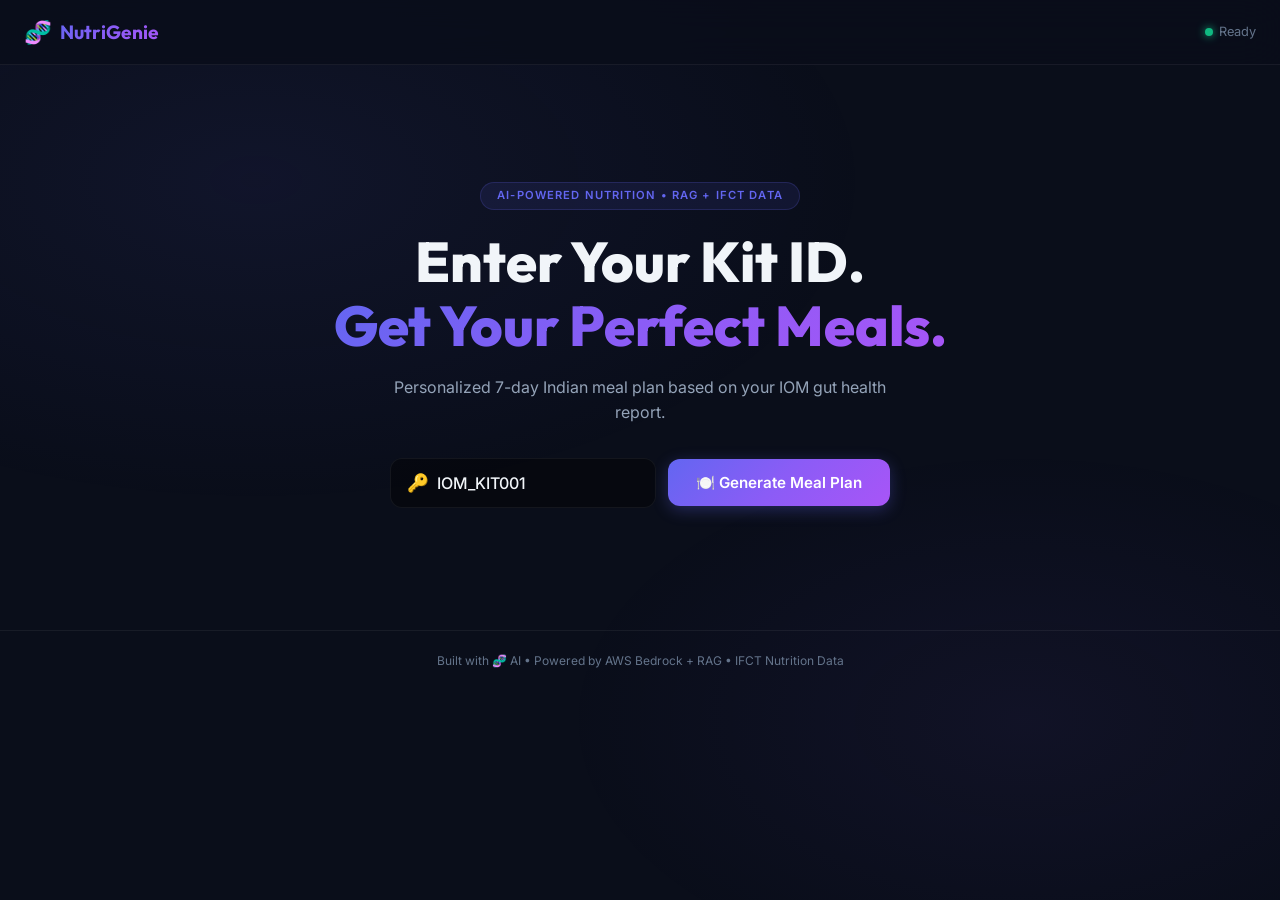
==== frontend/index.html @ d22c41ba "v1.0 — NutriGenie deployed to AWS (Kit ID → RAG meal plan)" ====
<!DOCTYPE html>
<html lang="en">

<head>
    <meta charset="UTF-8">
    <meta name="viewport" content="width=device-width, initial-scale=1.0">
    <title>NutriGenie — Personalized Meal Plan</title>
    <link
        href="https://fonts.googleapis.com/css2?family=Inter:wght@300;400;500;600;700;800&family=Outfit:wght@400;500;600;700&display=swap"
        rel="stylesheet">
    <link rel="stylesheet" href="style.css">
</head>

<body>
    <div class="bg-gradient"></div>

    <!-- Navigation -->
    <nav class="navbar">
        <div class="nav-brand">
            <span class="nav-icon">🧬</span>
            <span class="nav-title">NutriGenie</span>
        </div>
        <div class="nav-status" id="connectionStatus">
            <span class="status-dot online"></span>
            <span class="status-text">Ready</span>
        </div>
    </nav>

    <!-- Hero -->
    <header class="hero">
        <div class="hero-badge">AI-Powered Nutrition • RAG + IFCT Data</div>
        <h1 class="hero-title">
            Enter Your Kit ID.<br>
            <span class="gradient-text">Get Your Perfect Meals.</span>
        </h1>
        <p class="hero-subtitle">
            Personalized 7-day Indian meal plan based on your IOM gut health report.
        </p>

        <!-- Kit ID Input -->
        <div class="kit-input-container">
            <div class="kit-input-wrapper">
                <span class="kit-prefix">🔑</span>
                <input type="text" id="kitId" placeholder="IOM_KIT001" class="kit-input" value="IOM_KIT001">
            </div>
            <button class="btn-generate" id="generateBtn">
                <span class="btn-text" id="btnText">🍽️ Generate Meal Plan</span>
                <div class="spinner hidden" id="spinner"></div>
            </button>
        </div>
    </header>

    <!-- Patient Profile (shown after loading) -->
    <section class="section hidden" id="profileSection">
        <h2 class="section-title">📋 Patient Profile</h2>
        <div class="profile-grid" id="profileGrid"></div>
    </section>

    <!-- Meal Plan (shown after generation) -->
    <section class="section hidden" id="mealSection">
        <h2 class="section-title">🍛 Your 7-Day Meal Plan</h2>
        <p class="section-desc" id="planInfo"></p>
        <div class="day-tabs" id="dayTabs"></div>
        <div class="meals-container" id="mealsContainer"></div>
        <div class="daily-summary hidden" id="dailySummary"></div>
    </section>

    <!-- Toast -->
    <div class="toast-container" id="toastContainer"></div>

    <footer class="footer">
        Built with 🧬 AI • Powered by AWS Bedrock + RAG • IFCT Nutrition Data
    </footer>

    <script src="app.js"></script>
</body>

</html>
---- frontend/style.css ----
/* ═══════════════════════════════════════════════════════════
   NutriGenie — Simplified Styles (Kit ID Only)
   ═══════════════════════════════════════════════════════════ */

:root {
    --bg: #0a0e1a;
    --bg-card: rgba(17, 24, 39, 0.7);
    --bg-glass: rgba(255, 255, 255, 0.04);
    --bg-glass-hover: rgba(255, 255, 255, 0.08);
    --text: #f1f5f9;
    --text-secondary: #94a3b8;
    --text-muted: #64748b;
    --accent: #6366f1;
    --accent-glow: rgba(99, 102, 241, 0.3);
    --gradient: linear-gradient(135deg, #6366f1, #8b5cf6, #a855f7);
    --success: #10b981;
    --warning: #f59e0b;
    --danger: #ef4444;
    --border: rgba(255, 255, 255, 0.06);
    --radius: 12px;
    --font: 'Inter', -apple-system, sans-serif;
    --font-display: 'Outfit', 'Inter', sans-serif;
}

*,
*::before,
*::after {
    margin: 0;
    padding: 0;
    box-sizing: border-box;
}

html {
    scroll-behavior: smooth;
}

body {
    font-family: var(--font);
    color: var(--text);
    background: var(--bg);
    line-height: 1.6;
    min-height: 100vh;
    overflow-x: hidden;
}

.bg-gradient {
    position: fixed;
    inset: 0;
    z-index: -1;
    background:
        radial-gradient(ellipse 80% 60% at 20% 20%, rgba(99, 102, 241, 0.08) 0%, transparent 60%),
        radial-gradient(ellipse 60% 50% at 80% 80%, rgba(139, 92, 246, 0.06) 0%, transparent 60%);
}

/* ── Nav ── */
.navbar {
    position: fixed;
    top: 0;
    left: 0;
    right: 0;
    z-index: 100;
    display: flex;
    align-items: center;
    justify-content: space-between;
    padding: 14px 24px;
    background: rgba(10, 14, 26, 0.85);
    backdrop-filter: blur(20px);
    border-bottom: 1px solid var(--border);
}

.nav-brand {
    display: flex;
    align-items: center;
    gap: 8px;
}

.nav-icon {
    font-size: 1.4rem;
}

.nav-title {
    font-family: var(--font-display);
    font-size: 1.2rem;
    font-weight: 700;
    background: var(--gradient);
    -webkit-background-clip: text;
    -webkit-text-fill-color: transparent;
    background-clip: text;
}

.nav-status {
    display: flex;
    align-items: center;
    gap: 6px;
    font-size: 0.8rem;
    color: var(--text-muted);
}

.status-dot {
    width: 8px;
    height: 8px;
    border-radius: 50%;
}

.status-dot.online {
    background: var(--success);
    box-shadow: 0 0 8px var(--success);
}

.status-dot.processing {
    background: var(--warning);
    box-shadow: 0 0 8px var(--warning);
    animation: pulse 1.5s infinite;
}

.status-dot.error {
    background: var(--danger);
}

@keyframes pulse {

    0%,
    100% {
        opacity: 1;
    }

    50% {
        opacity: 0.4;
        transform: scale(1.3);
    }
}

/* ── Hero ── */
.hero {
    min-height: 70vh;
    display: flex;
    flex-direction: column;
    align-items: center;
    justify-content: center;
    padding: 100px 24px 40px;
    text-align: center;
}

.hero-badge {
    display: inline-block;
    font-size: 0.7rem;
    font-weight: 600;
    letter-spacing: 0.1em;
    text-transform: uppercase;
    color: var(--accent);
    background: rgba(99, 102, 241, 0.1);
    border: 1px solid rgba(99, 102, 241, 0.2);
    padding: 4px 16px;
    border-radius: 999px;
    margin-bottom: 20px;
}

.hero-title {
    font-family: var(--font-display);
    font-size: clamp(2rem, 5vw, 3.5rem);
    font-weight: 800;
    line-height: 1.15;
    margin-bottom: 16px;
}

.gradient-text {
    background: var(--gradient);
    -webkit-background-clip: text;
    -webkit-text-fill-color: transparent;
    background-clip: text;
}

.hero-subtitle {
    font-size: 1rem;
    color: var(--text-secondary);
    max-width: 520px;
    margin-bottom: 32px;
}

/* ── Kit ID Input ── */
.kit-input-container {
    display: flex;
    gap: 12px;
    align-items: center;
    flex-wrap: wrap;
    justify-content: center;
    max-width: 500px;
    width: 100%;
}

.kit-input-wrapper {
    display: flex;
    align-items: center;
    flex: 1;
    min-width: 200px;
    background: rgba(0, 0, 0, 0.4);
    border: 1px solid var(--border);
    border-radius: var(--radius);
    padding: 0 16px;
    transition: all 0.2s;
}

.kit-input-wrapper:focus-within {
    border-color: var(--accent);
    box-shadow: 0 0 0 3px var(--accent-glow);
}

.kit-prefix {
    font-size: 1.1rem;
    margin-right: 8px;
}

.kit-input {
    flex: 1;
    padding: 14px 0;
    background: none;
    border: none;
    color: var(--text);
    font-family: var(--font);
    font-size: 1rem;
    font-weight: 500;
    outline: none;
}

.kit-input::placeholder {
    color: var(--text-muted);
}

.btn-generate {
    display: flex;
    align-items: center;
    justify-content: center;
    gap: 8px;
    padding: 14px 28px;
    background: var(--gradient);
    color: white;
    border: none;
    border-radius: var(--radius);
    font-family: var(--font);
    font-size: 0.95rem;
    font-weight: 600;
    cursor: pointer;
    transition: all 0.3s;
    box-shadow: 0 4px 16px var(--accent-glow);
    white-space: nowrap;
    min-width: 200px;
}

.btn-generate:hover {
    transform: translateY(-2px);
    box-shadow: 0 8px 24px var(--accent-glow);
}

.btn-generate:disabled {
    opacity: 0.5;
    cursor: wait;
    transform: none;
}

.spinner {
    width: 20px;
    height: 20px;
    border: 2px solid rgba(255, 255, 255, 0.2);
    border-top-color: white;
    border-radius: 50%;
    animation: spin 0.7s linear infinite;
}

@keyframes spin {
    to {
        transform: rotate(360deg);
    }
}

/* ── Sections ── */
.section {
    max-width: 1000px;
    margin: 0 auto 40px;
    padding: 0 24px;
    scroll-margin-top: 80px;
}

.section-title {
    font-family: var(--font-display);
    font-size: 1.6rem;
    font-weight: 700;
    margin-bottom: 8px;
    text-align: center;
}

.section-desc {
    color: var(--text-secondary);
    font-size: 0.9rem;
    text-align: center;
    margin-bottom: 24px;
}

/* ── Profile Grid ── */
.profile-grid {
    display: grid;
    grid-template-columns: repeat(auto-fit, minmax(200px, 1fr));
    gap: 12px;
    margin-bottom: 24px;
}

.profile-card {
    background: var(--bg-glass);
    border: 1px solid var(--border);
    border-radius: var(--radius);
    padding: 16px;
    transition: all 0.2s;
}

.profile-card:hover {
    border-color: rgba(99, 102, 241, 0.3);
}

.profile-card-label {
    font-size: 0.7rem;
    font-weight: 600;
    text-transform: uppercase;
    letter-spacing: 0.05em;
    color: var(--text-muted);
    margin-bottom: 4px;
}

.profile-card-value {
    font-size: 0.95rem;
    font-weight: 500;
}

.avoid-tag {
    display: inline-block;
    padding: 3px 10px;
    margin: 2px;
    border-radius: 999px;
    font-size: 0.75rem;
    font-weight: 500;
}

.avoid-tag.red {
    background: rgba(239, 68, 68, 0.12);
    color: var(--danger);
}

.avoid-tag.green {
    background: rgba(16, 185, 129, 0.12);
    color: var(--success);
}

.avoid-tag.blue {
    background: rgba(59, 130, 246, 0.12);
    color: #3b82f6;
}

/* ── Day Tabs ── */
.day-tabs {
    display: flex;
    gap: 6px;
    justify-content: center;
    margin-bottom: 24px;
    flex-wrap: wrap;
}

.day-tab {
    padding: 8px 18px;
    border: 1px solid var(--border);
    border-radius: 999px;
    background: var(--bg-glass);
    color: var(--text-secondary);
    font-size: 0.8rem;
    font-weight: 500;
    cursor: pointer;
    transition: all 0.2s;
}

.day-tab:hover {
    border-color: rgba(99, 102, 241, 0.3);
    color: var(--text);
}

.day-tab.active {
    background: var(--gradient);
    border-color: transparent;
    color: white;
    box-shadow: 0 2px 12px var(--accent-glow);
}

/* ── Meal Cards ── */
.meals-container {
    display: grid;
    gap: 16px;
}

.meal-card {
    background: var(--bg-glass);
    border: 1px solid var(--border);
    border-radius: var(--radius);
    padding: 20px;
    transition: all 0.3s;
    display: grid;
    grid-template-columns: 1fr auto;
    gap: 16px;
}

.meal-card:hover {
    border-color: rgba(99, 102, 241, 0.3);
    box-shadow: 0 0 30px rgba(99, 102, 241, 0.08);
}

.meal-type {
    font-size: 0.65rem;
    font-weight: 600;
    text-transform: uppercase;
    letter-spacing: 0.05em;
    padding: 3px 10px;
    border-radius: 999px;
    background: rgba(99, 102, 241, 0.12);
    color: var(--accent);
    display: inline-block;
    margin-bottom: 6px;
}

.meal-name {
    font-family: var(--font-display);
    font-size: 1.1rem;
    font-weight: 600;
    margin-bottom: 4px;
}

.meal-benefits {
    font-size: 0.8rem;
    color: var(--text-secondary);
    margin-bottom: 12px;
}

.ingredients-list {
    margin-bottom: 12px;
}

.ingredients-label {
    font-size: 0.7rem;
    font-weight: 600;
    text-transform: uppercase;
    color: var(--text-muted);
    margin-bottom: 6px;
}

.ingredient-row {
    display: flex;
    justify-content: space-between;
    font-size: 0.85rem;
    padding: 3px 0;
}

.ingredient-name {
    color: var(--text);
}

.ingredient-qty {
    color: var(--text-muted);
    font-size: 0.8rem;
}

.ingredient-nutrition {
    font-size: 0.7rem;
    color: var(--accent);
}

.macro-grid {
    display: grid;
    grid-template-columns: repeat(4, 1fr);
    gap: 8px;
}

.macro-box {
    text-align: center;
    padding: 8px;
    background: rgba(0, 0, 0, 0.2);
    border-radius: 8px;
}

.macro-val {
    display: block;
    font-weight: 700;
    font-size: 0.95rem;
}

.macro-lbl {
    font-size: 0.6rem;
    color: var(--text-muted);
    text-transform: uppercase;
}

.meal-cal-box {
    text-align: center;
    align-self: center;
}

.cal-value {
    display: block;
    font-family: var(--font-display);
    font-size: 1.8rem;
    font-weight: 700;
    background: var(--gradient);
    -webkit-background-clip: text;
    -webkit-text-fill-color: transparent;
    background-clip: text;
}

.cal-label {
    font-size: 0.7rem;
    color: var(--text-muted);
    text-transform: uppercase;
}

.prep-time {
    font-size: 0.75rem;
    color: var(--text-muted);
    margin-top: 4px;
}

/* ── Daily Summary ── */
.daily-summary {
    background: var(--bg-glass);
    border: 1px solid var(--border);
    border-radius: var(--radius);
    padding: 20px;
    margin-top: 20px;
}

.summary-title {
    font-size: 1rem;
    font-weight: 600;
    margin-bottom: 16px;
}

.bar-grid {
    display: grid;
    grid-template-columns: repeat(auto-fit, minmax(140px, 1fr));
    gap: 16px;
}

.bar-item {}

.bar-header {
    display: flex;
    justify-content: space-between;
    font-size: 0.8rem;
    margin-bottom: 4px;
}

.bar-label {
    color: var(--text-secondary);
}

.bar-value {
    font-weight: 600;
}

.bar-track {
    height: 6px;
    background: rgba(255, 255, 255, 0.06);
    border-radius: 999px;
    overflow: hidden;
}

.bar-fill {
    height: 100%;
    border-radius: 999px;
    transition: width 0.8s ease;
}

.bar-fill.cal {
    background: var(--gradient);
}

.bar-fill.pro {
    background: linear-gradient(90deg, #10b981, #059669);
}

.bar-fill.carb {
    background: linear-gradient(90deg, #f59e0b, #d97706);
}

.bar-fill.fat {
    background: linear-gradient(90deg, #ef4444, #dc2626);
}

.bar-fill.fib {
    background: linear-gradient(90deg, #3b82f6, #2563eb);
}

/* ── Toast ── */
.toast-container {
    position: fixed;
    bottom: 24px;
    right: 24px;
    z-index: 300;
    display: flex;
    flex-direction: column;
    gap: 8px;
}

.toast {
    padding: 12px 18px;
    border-radius: var(--radius);
    font-size: 0.85rem;
    font-weight: 500;
    backdrop-filter: blur(16px);
    animation: slideIn 0.3s ease;
    max-width: 340px;
}

.toast.success {
    background: rgba(16, 185, 129, 0.15);
    color: var(--success);
    border: 1px solid rgba(16, 185, 129, 0.2);
}

.toast.error {
    background: rgba(239, 68, 68, 0.15);
    color: var(--danger);
    border: 1px solid rgba(239, 68, 68, 0.2);
}

.toast.info {
    background: rgba(59, 130, 246, 0.15);
    color: #3b82f6;
    border: 1px solid rgba(59, 130, 246, 0.2);
}

@keyframes slideIn {
    from {
        opacity: 0;
        transform: translateX(40px);
    }

    to {
        opacity: 1;
        transform: translateX(0);
    }
}

.footer {
    text-align: center;
    padding: 20px;
    color: var(--text-muted);
    font-size: 0.75rem;
    border-top: 1px solid var(--border);
}

.hidden {
    display: none !important;
}

@media (max-width: 640px) {
    .hero-title {
        font-size: 1.8rem;
    }

    .kit-input-container {
        flex-direction: column;
    }

    .btn-generate {
        width: 100%;
    }

    .meal-card {
        grid-template-columns: 1fr;
    }

    .macro-grid {
        grid-template-columns: repeat(2, 1fr);
    }

    .profile-grid {
        grid-template-columns: 1fr;
    }
}
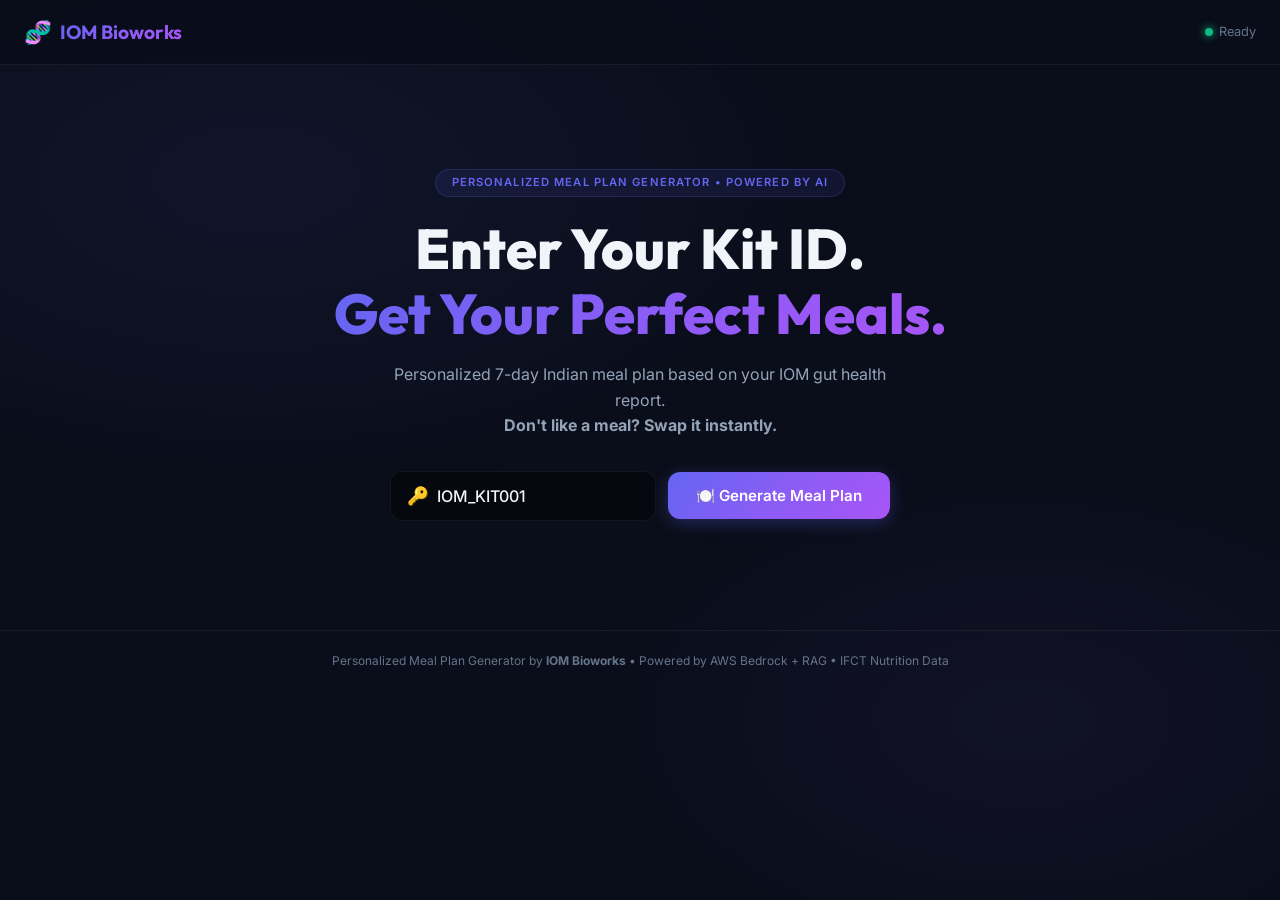
==== commit 0bb4fe58: "feat: rebrand to IOM Bioworks + add meal swap feature" ====
--- a/frontend/index.html
+++ b/frontend/index.html
@@ -4,7 +4,9 @@
 <head>
     <meta charset="UTF-8">
     <meta name="viewport" content="width=device-width, initial-scale=1.0">
-    <title>NutriGenie — Personalized Meal Plan</title>
+    <title>Personalized Meal Plan Generator | IOM Bioworks</title>
+    <meta name="description"
+        content="AI-powered personalized Indian meal plan generator based on your IOM gut health report.">
     <link
         href="https://fonts.googleapis.com/css2?family=Inter:wght@300;400;500;600;700;800&family=Outfit:wght@400;500;600;700&display=swap"
         rel="stylesheet">
@@ -18,7 +20,7 @@
     <nav class="navbar">
         <div class="nav-brand">
             <span class="nav-icon">🧬</span>
-            <span class="nav-title">NutriGenie</span>
+            <span class="nav-title">IOM Bioworks</span>
         </div>
         <div class="nav-status" id="connectionStatus">
             <span class="status-dot online"></span>
@@ -28,13 +30,14 @@
 
     <!-- Hero -->
     <header class="hero">
-        <div class="hero-badge">AI-Powered Nutrition • RAG + IFCT Data</div>
+        <div class="hero-badge">Personalized Meal Plan Generator • Powered by AI</div>
         <h1 class="hero-title">
             Enter Your Kit ID.<br>
             <span class="gradient-text">Get Your Perfect Meals.</span>
         </h1>
         <p class="hero-subtitle">
-            Personalized 7-day Indian meal plan based on your IOM gut health report.
+            Personalized 7-day Indian meal plan based on your IOM gut health report.<br>
+            <strong>Don't like a meal? Swap it instantly.</strong>
         </p>
 
         <!-- Kit ID Input -->
@@ -50,13 +53,13 @@
         </div>
     </header>
 
-    <!-- Patient Profile (shown after loading) -->
+    <!-- Patient Profile -->
     <section class="section hidden" id="profileSection">
         <h2 class="section-title">📋 Patient Profile</h2>
         <div class="profile-grid" id="profileGrid"></div>
     </section>
 
-    <!-- Meal Plan (shown after generation) -->
+    <!-- Meal Plan -->
     <section class="section hidden" id="mealSection">
         <h2 class="section-title">🍛 Your 7-Day Meal Plan</h2>
         <p class="section-desc" id="planInfo"></p>
@@ -65,11 +68,33 @@
         <div class="daily-summary hidden" id="dailySummary"></div>
     </section>
 
+    <!-- Swap Modal -->
+    <div class="modal-overlay hidden" id="swapModal">
+        <div class="modal-card">
+            <div class="modal-header">
+                <h3>🔄 Swap Meal</h3>
+                <button class="modal-close" onclick="closeSwapModal()">✕</button>
+            </div>
+            <div class="modal-body">
+                <p class="modal-meal-info" id="swapMealInfo"></p>
+                <label class="modal-label">Why do you want to swap? (optional)</label>
+                <input type="text" id="swapReason" class="modal-input" placeholder="e.g. I don't like ragi">
+            </div>
+            <div class="modal-footer">
+                <button class="btn-swap" id="swapBtn" onclick="confirmSwap()">
+                    <span id="swapBtnText">🔄 Get Alternative</span>
+                    <div class="spinner hidden" id="swapSpinner"></div>
+                </button>
+            </div>
+        </div>
+    </div>
+
     <!-- Toast -->
     <div class="toast-container" id="toastContainer"></div>
 
     <footer class="footer">
-        Built with 🧬 AI • Powered by AWS Bedrock + RAG • IFCT Nutrition Data
+        Personalized Meal Plan Generator by <strong>IOM Bioworks</strong> • Powered by AWS Bedrock + RAG • IFCT
+        Nutrition Data
     </footer>
 
     <script src="app.js"></script>
--- a/frontend/style.css
+++ b/frontend/style.css
@@ -650,6 +650,171 @@
     border-top: 1px solid var(--border);
 }
 
+/* ── Swap Button ── */
+.btn-swap-meal {
+    display: flex;
+    align-items: center;
+    gap: 4px;
+    padding: 6px 14px;
+    margin-top: 10px;
+    background: rgba(245, 158, 11, 0.1);
+    border: 1px solid rgba(245, 158, 11, 0.25);
+    border-radius: 999px;
+    color: var(--warning);
+    font-size: 0.75rem;
+    font-weight: 600;
+    cursor: pointer;
+    transition: all 0.2s;
+}
+
+.btn-swap-meal:hover {
+    background: rgba(245, 158, 11, 0.2);
+    transform: translateY(-1px);
+}
+
+.btn-swap-meal:disabled {
+    opacity: 0.4;
+    cursor: wait;
+}
+
+/* ── Swap Modal ── */
+.modal-overlay {
+    position: fixed;
+    inset: 0;
+    z-index: 200;
+    background: rgba(0, 0, 0, 0.6);
+    backdrop-filter: blur(8px);
+    display: flex;
+    align-items: center;
+    justify-content: center;
+    padding: 24px;
+}
+
+.modal-card {
+    background: var(--bg);
+    border: 1px solid var(--border);
+    border-radius: 16px;
+    max-width: 440px;
+    width: 100%;
+    overflow: hidden;
+    box-shadow: 0 20px 60px rgba(0, 0, 0, 0.5);
+}
+
+.modal-header {
+    display: flex;
+    align-items: center;
+    justify-content: space-between;
+    padding: 16px 20px;
+    border-bottom: 1px solid var(--border);
+}
+
+.modal-header h3 {
+    font-family: var(--font-display);
+    font-size: 1.1rem;
+}
+
+.modal-close {
+    width: 32px;
+    height: 32px;
+    border: none;
+    background: var(--bg-glass);
+    border-radius: 8px;
+    color: var(--text-muted);
+    font-size: 1rem;
+    cursor: pointer;
+}
+
+.modal-close:hover {
+    background: var(--bg-glass-hover);
+    color: var(--text);
+}
+
+.modal-body {
+    padding: 20px;
+}
+
+.modal-meal-info {
+    font-size: 0.9rem;
+    color: var(--text-secondary);
+    margin-bottom: 16px;
+}
+
+.modal-label {
+    font-size: 0.75rem;
+    font-weight: 600;
+    text-transform: uppercase;
+    color: var(--text-muted);
+    margin-bottom: 6px;
+    display: block;
+}
+
+.modal-input {
+    width: 100%;
+    padding: 10px 14px;
+    background: rgba(0, 0, 0, 0.3);
+    border: 1px solid var(--border);
+    border-radius: var(--radius);
+    color: var(--text);
+    font-family: var(--font);
+    font-size: 0.9rem;
+    outline: none;
+}
+
+.modal-input:focus {
+    border-color: var(--accent);
+    box-shadow: 0 0 0 2px var(--accent-glow);
+}
+
+.modal-footer {
+    padding: 16px 20px;
+    border-top: 1px solid var(--border);
+    display: flex;
+    justify-content: flex-end;
+}
+
+.btn-swap {
+    display: flex;
+    align-items: center;
+    gap: 8px;
+    padding: 10px 22px;
+    background: linear-gradient(135deg, #f59e0b, #d97706);
+    color: white;
+    border: none;
+    border-radius: var(--radius);
+    font-family: var(--font);
+    font-size: 0.9rem;
+    font-weight: 600;
+    cursor: pointer;
+    transition: all 0.2s;
+}
+
+.btn-swap:hover {
+    transform: translateY(-1px);
+    box-shadow: 0 4px 16px rgba(245, 158, 11, 0.3);
+}
+
+/* ── Swap animation ── */
+.meal-card.swapping {
+    opacity: 0.5;
+    pointer-events: none;
+}
+
+.meal-card.swapped {
+    animation: swapFlash 0.5s ease;
+}
+
+@keyframes swapFlash {
+    0% {
+        border-color: var(--warning);
+        box-shadow: 0 0 20px rgba(245, 158, 11, 0.3);
+    }
+
+    100% {
+        border-color: var(--border);
+        box-shadow: none;
+    }
+}
+
 .hidden {
     display: none !important;
 }
